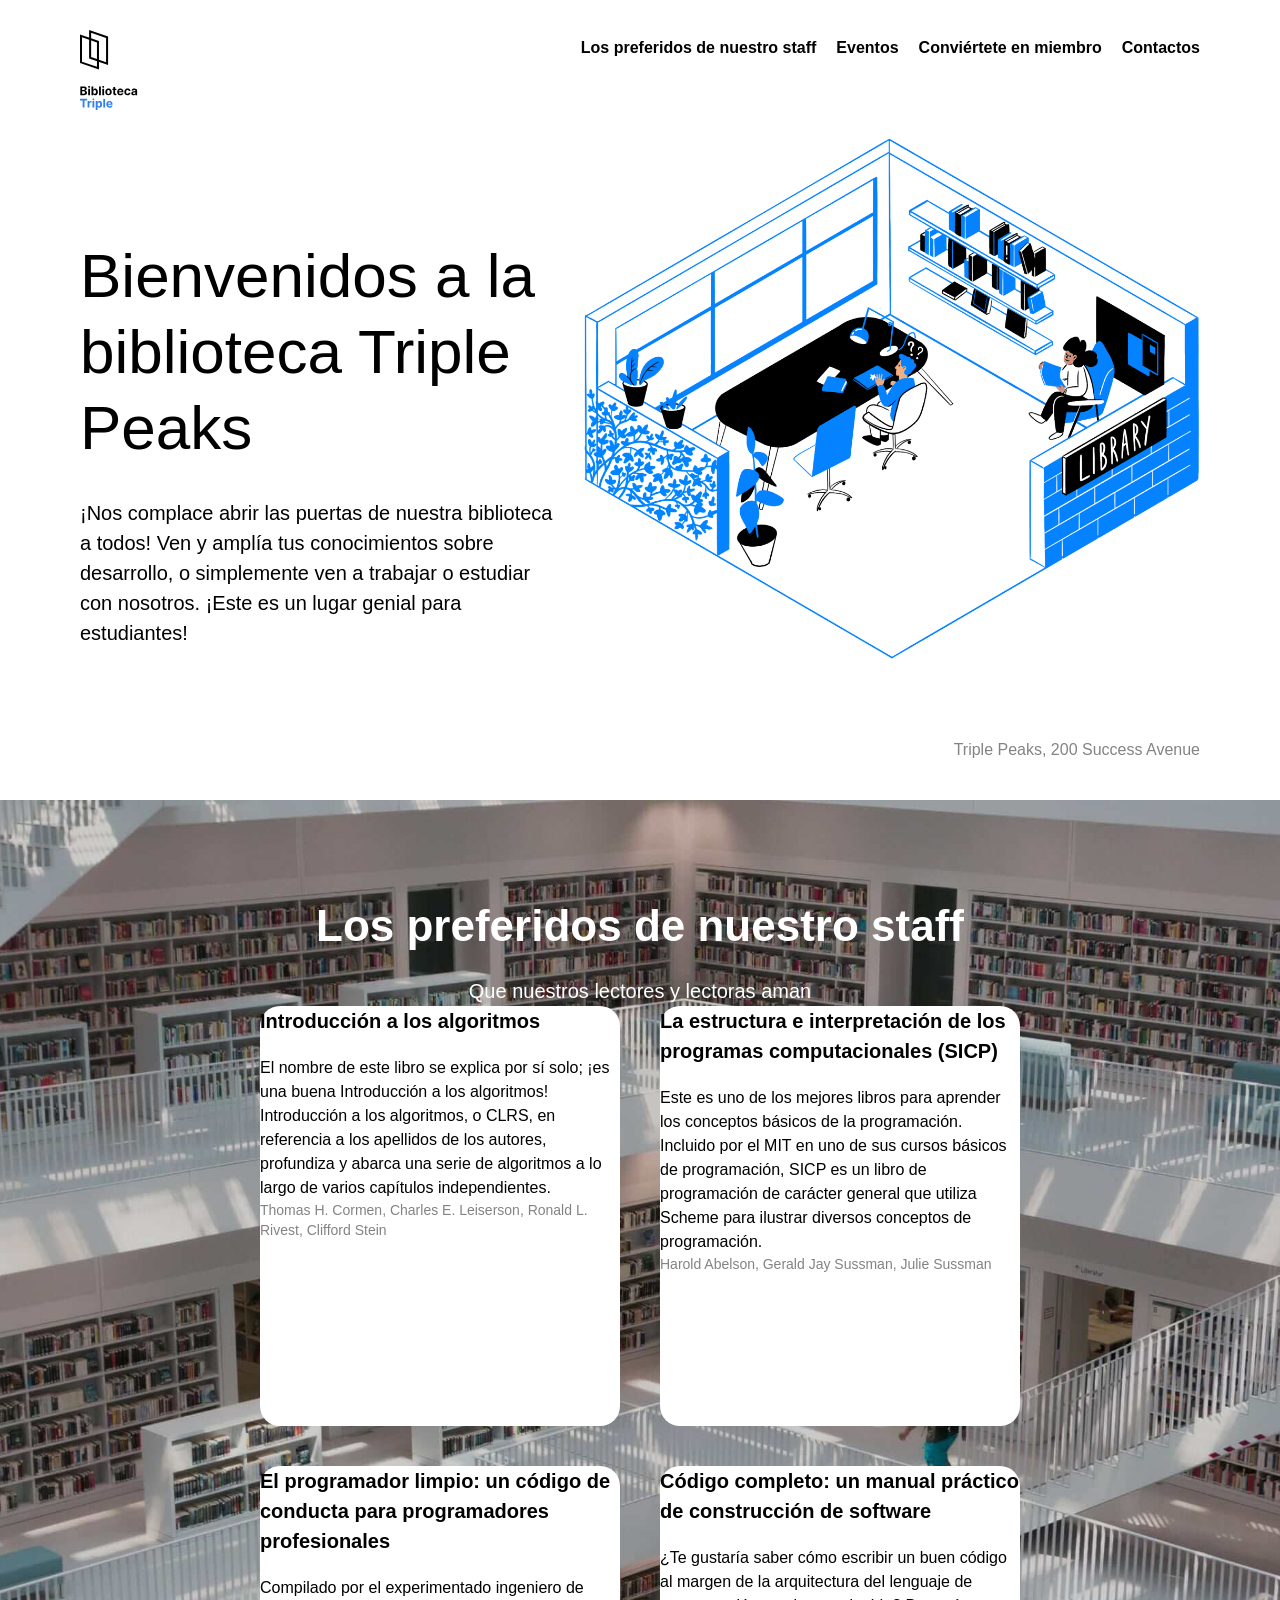
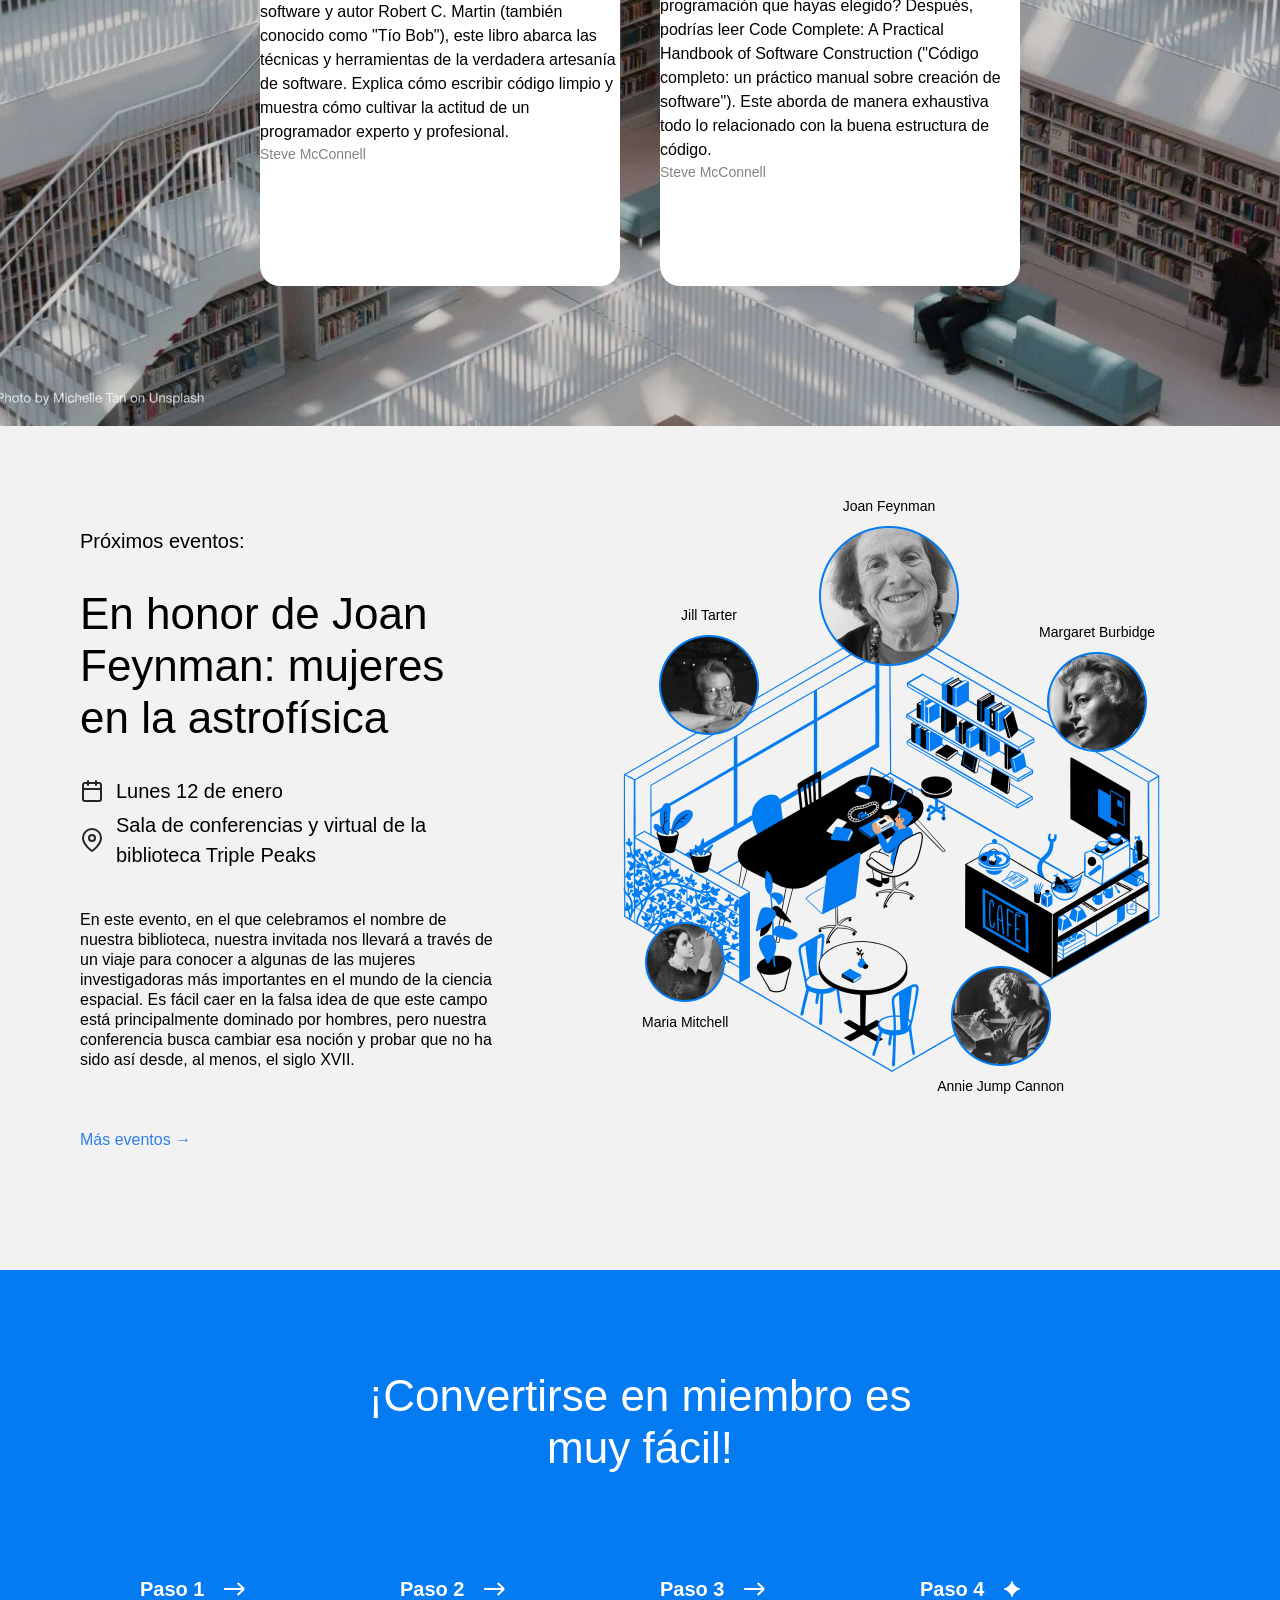
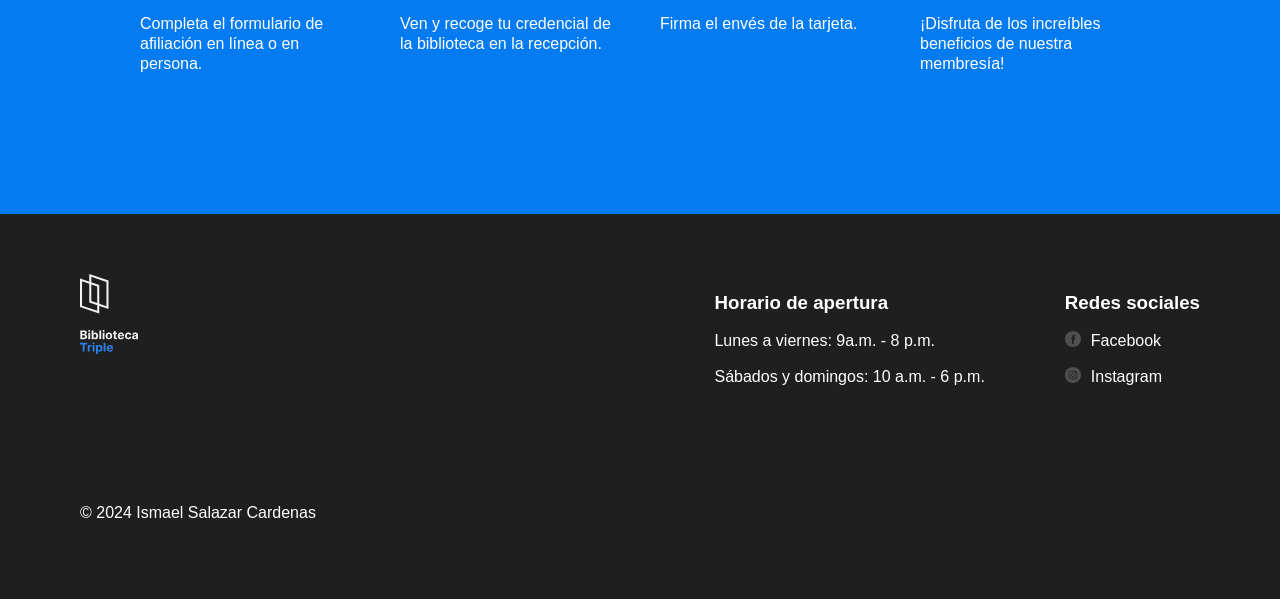
==== index.html @ 77e17054 "Nuevas actualizaciones de mi proyecto" ====
<!doctype html>
<html lang="es">
  <head>
    <meta charset="UTF-8" />
    <meta name="viewport" content="width=device-width, initial-scale=1.0" />
    <title>Biblioteca Triple Peaks</title>
    <link rel="shortcut icon" href="favicon.ico" />
    <link rel="stylesheet" href="./vendor/normalize.css" />
    <link rel="stylesheet" href="./styles/style.css" />
  </head>
  <body>
    <div class="page">
      <header class="header">
        <nav class="nav">
          <img
            src="./images/logo.svg"
            alt="Logotipo de la Biblioteca Triple Peaks"
            class="nav__logo"
          />

          <ul class="nav__links">
            <li>
              <a href="#staff" class="nav__link"
                >Los preferidos de nuestro staff</a
              >
            </li>
            <li>
              <a href="#events" class="nav__link">Eventos</a>
            </li>
            <li>
              <a class="nav__link">Conviértete en miembro</a>
            </li>
            <li>
              <a class="nav__link">Contactos</a>
            </li>
          </ul>
        </nav>
        <div class="header__content">
          <div>
            <h1 class="header__title">
              Bienvenidos a la biblioteca Triple Peaks
            </h1>
            <p class="header__description">
              ¡Nos complace abrir las puertas de nuestra biblioteca a todos! Ven
              y amplía tus conocimientos sobre desarrollo, o simplemente ven a
              trabajar o estudiar con nosotros. ¡Este es un lugar genial para
              estudiantes!
            </p>
          </div>
          <img
            src="./images/inside_the_library.png"
            alt="Ilustración 'Dentro de la biblioteca'"
            class="header__image"
          />
        </div>
        <div class="header__footer">
          <p class="header__address">Triple Peaks, 200 Success Avenue</p>
        </div>
      </header>

      <main class="content">
        <section class="staff" id="staff">
          <h2 class="staff__title">Los preferidos de nuestro staff</h2>
          <p class="staff__subtitle">Que nuestros lectores y lectoras aman</p>
          <ul class="staff__cards">
            <li class="card">
              <div class="card__content">
                <h3 class="card__title">Introducción a los algoritmos</h3>
                <p class="card__text">
                  El nombre de este libro se explica por sí solo; ¡es una buena
                  Introducción a los algoritmos! Introducción a los algoritmos,
                  o CLRS, en referencia a los apellidos de los autores,
                  profundiza y abarca una serie de algoritmos a lo largo de
                  varios capítulos independientes.
                </p>
                <p class="card__footer">
                  Thomas H. Cormen, Charles E. Leiserson, Ronald L. Rivest,
                  Clifford Stein
                </p>
              </div>
            </li>

            <li class="card">
              <div class="card__content">
                <h3 class="card__title">
                  La estructura e interpretación de los programas
                  computacionales (SICP)
                </h3>
                <p class="card__text">
                  Este es uno de los mejores libros para aprender los conceptos
                  básicos de la programación. Incluido por el MIT en uno de sus
                  cursos básicos de programación, SICP es un libro de
                  programación de carácter general que utiliza Scheme para
                  ilustrar diversos conceptos de programación.
                </p>
                <p class="card__footer">
                  Harold Abelson, Gerald Jay Sussman, Julie Sussman
                </p>
              </div>
            </li>

            <li class="card">
              <div class="card__content">
                <h3 class="card__title">
                  El programador limpio: un código de conducta para
                  programadores profesionales
                </h3>
                <p class="card__text">
                  Compilado por el experimentado ingeniero de software y autor
                  Robert C. Martin (también conocido como "Tío Bob"), este libro
                  abarca las técnicas y herramientas de la verdadera artesanía
                  de software. Explica cómo escribir código limpio y muestra
                  cómo cultivar la actitud de un programador experto y
                  profesional.
                </p>
                <p class="card__footer">Steve McConnell</p>
              </div>
            </li>

            <li class="card">
              <div class="card__content">
                <h3 class="card__title">
                  Código completo: un manual práctico de construcción de
                  software
                </h3>
                <p class="card__text">
                  ¿Te gustaría saber cómo escribir un buen código al margen de
                  la arquitectura del lenguaje de programación que hayas
                  elegido? Después, podrías leer Code Complete: A Practical
                  Handbook of Software Construction ("Código completo: un
                  práctico manual sobre creación de software"). Este aborda de
                  manera exhaustiva todo lo relacionado con la buena estructura
                  de código.
                </p>
                <p class="card__footer">Steve McConnell</p>
              </div>
            </li>
          </ul>
        </section>
        <section class="events" id="events">
          <div class="events__content">
            <h2 class="events__heading">Próximos eventos:</h2>
            <h3 class="events__title">
              En honor de Joan Feynman: mujeres en la astrofísica
            </h3>
            <div class="event-info events__info-section">
              <div class="event-info__item">
                <img
                  src="./images/icon_calendar.svg"
                  alt="Calendar icon"
                  class="event-info__icon"
                />
                <p class="event-info__text">Lunes 12 de enero</p>
              </div>
              <div class="event-info__item">
                <img
                  src="./images/icon_pin.svg"
                  alt="Pin icon"
                  class="event-info__icon"
                />
                <p class="event-info__text">
                  Sala de conferencias y virtual de la biblioteca Triple Peaks
                </p>
              </div>
            </div>
            <p class="events__description">
              En este evento, en el que celebramos el nombre de nuestra
              biblioteca, nuestra invitada nos llevará a través de un viaje para
              conocer a algunas de las mujeres investigadoras más importantes en
              el mundo de la ciencia espacial. Es fácil caer en la falsa idea de
              que este campo está principalmente dominado por hombres, pero
              nuestra conferencia busca cambiar esa noción y probar que no ha
              sido así desde, al menos, el siglo XVII.
            </p>
            <a href="#" class="events__more">Más eventos &rarr;</a>
          </div>
          <div class="events__cover">
            <img class="events__image" src="./images/cafe.png" alt="cafe" />
            <div class="person person_name_feynman">
              <p class="person__caption">Joan Feynman</p>
              <img
                class="person__image person__image_size_l"
                src="./images/person_feynman.png"
                alt="Joan Feynman"
              />
            </div>
            <div class="person person_name_burbidge">
              <p class="person__caption">Margaret Burbidge</p>
              <img
                class="person__image person__image_size_m"
                src="./images/person_burbidge.png"
                alt="Margaret Burbidge"
              />
            </div>
            <div class="person person_name_cannon">
              <img
                class="person__image person__image_size_m"
                src="./images/person_cannon.png"
                alt="Annie Jump Cannon"
              />
              <p class="person__caption">Annie Jump Cannon</p>
            </div>
            <div class="person person_name_mitchell">
              <img
                class="person__image person__image_size_s"
                src="./images/person_mitchell.png"
                alt="Maria Mitchell"
              />
              <p class="person__caption">Maria Mitchell</p>
            </div>
            <div class="person person_name_tarter">
              <p class="person__caption">Jill Tarter</p>
              <img
                class="person__image person__image_size_m"
                src="./images/person_tarter.png"
                alt="Jill Tarter"
              />
            </div>
          </div>
        </section>
        <section class="membership">
          <h2 class="membership__title">
            ¡Convertirse en miembro es muy fácil!
          </h2>
          <ul class="membership__steps">
            <li class="step">
              <h3 class="step__title">
                Paso 1
                <img
                  src="./images/icon_step_forward.svg"
                  alt="icon forward"
                  class="step__icon"
                />
              </h3>
              <p class="step__description">
                Completa el formulario de afiliación en línea o en persona.
              </p>
            </li>
            <li class="step">
              <h3 class="step__title">
                Paso 2
                <img
                  src="./images/icon_step_forward.svg"
                  alt="icon forward"
                  class="step__icon"
                />
              </h3>
              <p class="step__description">
                Ven y recoge tu credencial de la biblioteca en la recepción.
              </p>
            </li>
            <li class="step">
              <h3 class="step__title">
                Paso 3
                <img
                  src="./images/icon_step_forward.svg"
                  alt="icon forward"
                  class="step__icon"
                />
              </h3>
              <p class="step__description">Firma el envés de la tarjeta.</p>
            </li>
            <li class="step">
              <h3 class="step__title">
                Paso 4
                <img
                  src="./images/icon_step_finish.svg"
                  alt="icon finish"
                  class="step__icon"
                />
              </h3>
              <p class="step__description">
                ¡Disfruta de los increíbles beneficios de nuestra membresía!
              </p>
            </li>
          </ul>
        </section>
        <section class="footer" id="social networks">
          <div class="footer__columns">
            <div class="footer__column">
              <img
                class="footer__logo"
                src="./images/logo_white.svg"
                alt="logo"
              />
            </div>
            <div class="footer__column footer__column_content_hours">
              <h3 class="footer__column-heading">Horario de apertura</h3>
              <ul class="footer__list">
                <li class="footer__list-item">
                  <a>Lunes a viernes: 9a.m. - 8 p.m. </a>
                </li>
                <li class="footer__list-item">
                  <a>Sábados y domingos: 10 a.m. - 6 p.m. </a>
                </li>
              </ul>
            </div>
            <div class="footer__column footer__column_content_social">
              <h3 class="footer__column-heading">Redes sociales</h3>
              <ul class="footer__list">
                <li class="footer__list-item">
                  
                  <a href="#" class="footer__column-link"><img
                    class="footer__social-icon"
                    src="./images/facebook_white.svg"
                    alt="Facebook"/>
                  Facebook </a>
                </li>
                <li class="footer__list-item">
                 
                  <a href="#" class="footer__column-link"> <img
                    class="footer__social-icon"
                    src="./images/instagram_white.svg"
                    alt="Instagram"
                  /> Instagram</a>
                </li>
              </ul>
            </div>
          </div>
          <p class="footer__copyright">© 2024 Ismael Salazar Cardenas</p>
        </section>
      </main>
    </div>
  </body>
</html>
---- styles/style.css ----
.page {
  min-width: 1100px;
  max-width: 1600px;
  font-family: "Arial", sans-serif;
  font-size: 16px;
  line-height: 20px;
  width: 100%;
  margin: 0 auto;


}

.header {
  display: flex;
  flex-direction: column;
  height: 100vh;
  min-height: 720px;
  max-height: 800px;
  padding: 30px 80px 40px;
  position: relative;
  box-sizing: border-box;
}

.nav {
  display: flex;
  justify-content:space-between;
}

.nav__logo {

  width: 58px;
  height:80px;

}

.nav__links {
   display: flex;
   flex-direction: row;
  margin: 8px 0 0;
  list-style-type:none;
  column-gap: 20px;
  margin-top: 8px;
  padding: 0;

}

.nav__link {
  color: #000000;
  text-decoration: none;
  font-weight: bold;

}

.header__content {
  display: flex;
justify-content:space-between;


}

.header__title {
  font-size:62px;
 line-height:76px;
 font-weight:500;
 max-width: 635px;
 margin-bottom: 32px;
 margin-top: 128px;

}

.header__description {
  font-size: 20px;
  line-height: 30px;
  max-width: 515px;

}

.header__image {
max-width: 636px
}

.header__footer {
  margin-top: auto;
  width: 100%;
  display: flex;
  align-items: center;
  justify-content: flex-end;
  box-sizing: border-box;
}

.header__link {
  color: #2f80ed;
  text-decoration: none;
}

.header__address {
  margin: 0;
  color: #838383;
}
.staff{
background-image: url(../images/staff_picks_background.jpg);
background-position: center;
background-repeat: no-repeat;
background-size: cover;
 padding: 100px 0 140px;
}

.staff__cards{
  display: flex;
  flex-wrap: wrap;
  max-width: 760px;
  margin:0 auto 0 auto ;
  column-gap: 40px;
  row-gap: 40px;
  list-style-type: none;
  padding-left: 0px;
  border-radius: 20px;


}
.staff__title{
  text-align: center;
  color: #fff;
  font-size: 44px;
  line-height: 52px;
  font-weight: 400px;
  margin:0 0 24px;

}
.staff__subtitle{
  text-align: center;
  margin: 0;
  color: #fff;
  font-size: 20px;
  line-height: 30px;
  font-weight: 400;

}
.card{
  width: 360px;
  height: 420px;
  background-color: #fff;
  border-radius: 20px;

}
.card__title{
  font-size: 20px;
  line-height: 30px;
  font-weight: 700px;
  margin: 0;
}
.card__text{
 line-height: 24px;
 font-size: 16px;
 margin: 20px 0 0;


}
.card__footer{
  font-size: 14px;
  margin: 0;
  line-height: 20px;
  color: #838383;
}
.card__content {
   font-size: 14px;
  margin: 0;
  
}
.events {
  padding: 100px 0 120px 80px;
  display: flex;
  align-items: start;
  justify-content: space-between;
  box-sizing: border-box;
  background-color: #f2f2f2;
}

.events__content {
  flex-basis: 580px;
}

.events__heading {
  font-size: 20px;
  font-weight: 500;
  line-height: 30px;
  margin: 0;
}

.events__title {
  font-size: 44px;
  font-weight: 500;
  line-height: 52px;
  margin: 32px 0 0;
}

.events__info-section {
  margin-top: 32px;
}

.event-info__item {
  display: flex;
  align-items: center;
  margin-bottom: 4px;
  font-weight: 500;
}

.event-info__icon {
  background-repeat: no-repeat;
  background-position: center;
  margin-right: 12px;
  width: 24px;
  height: 24px;
}

.event-info__text {
  font-size: 20px;
  font-weight: 500;
  line-height: 30px;
  margin: 0;
}

.events__description {
  margin: 40px 0 60px;
}

.events__more {
  color: #2f80ed;
  text-decoration: none;
}

.events__cover {
  flex-grow: 1;
  flex-shrink: 0;
  flex-basis: 780px;
  max-width: 780px;
  position: relative ;
}

.events__image {
   max-width: 100%;
}


.person {
  position: absolute;
  display: flex;
  align-items: center;
  flex-direction: column;
  gap: 10px;
}

.person_name_feynman {
  top: -30px;
  left: 319px;
  
}

.person_name_burbidge {
  top: 96px;
  right: 125px;
}

.person_name_cannon {

  bottom: 18px;
  right: 216px;
}

.person_name_mitchell {

 bottom: 82px;
 left: 142px;
}

.person_name_tarter {
  top: 79px;
  left: 159px;
}

.person__image {
   max-width: 100%;
}

.person__image_size_l {
   width: 140px; 
}

.person__image_size_m {
   width: 100px; 
}

.person__image_size_s {
   width: 80px;
}

.person__caption {
  text-align: center;
  font-size: 14px;
  margin: 0; 
}
.membership {
  padding: 100px 0 140px;
  background-color: #057bf2;
  color: #ffffff;
}

.membership__title {
  max-width: 574px;
  margin: 0 auto;
  text-align: center;
  font-size: 44px;
  font-weight: 500;
  line-height: 52px;
}

.membership__steps {
  list-style-type: none;
  padding: 0;
  margin: 100px 0 0;
 display: flex;
 gap: 40px;
 justify-content: center;
 
}

.step {
  flex-basis: 220px;
}

.step__title {
  margin: 0;
  font-size: 20px;
  line-height: 30px;
  font-weight: 700;
  display: flex;
  align-items: center;
}

.step__icon {
  margin-left: 20px;
}

.step__description {
  margin: 10px 0 0;
}

.footer {
  box-sizing: border-box;
  background-color: #1f1f1f;
  color: #fff;
  padding: 60px 80px;
}

.footer__columns {
 
 margin: 0 auto;
 display: flex;
 

}
.footer__column {

}

.footer__column_content_hours {
 margin-left: auto;
 margin-right: 80px;
}

.footer__column_content_social {
  flex-direction: column;

}

.footer__logo {
  width: 58px;
  height: 80px;
}

.footer__column-heading {
 
}

.footer__list {

  list-style-type: none;
  padding: 0;
  margin: 0;

}

.footer__list-item {
  font-size: 16px;
  line-height: 20px;
  margin-bottom: 16px;
}

.footer__column-link {
  color: white;
  text-decoration: none;
  display: flex;
  gap: 10px;
}

.footer__social-icon {
  width: 16px;
  height: 16px;
  
 
}

.footer__copyright {

 margin-top: 100px;

}
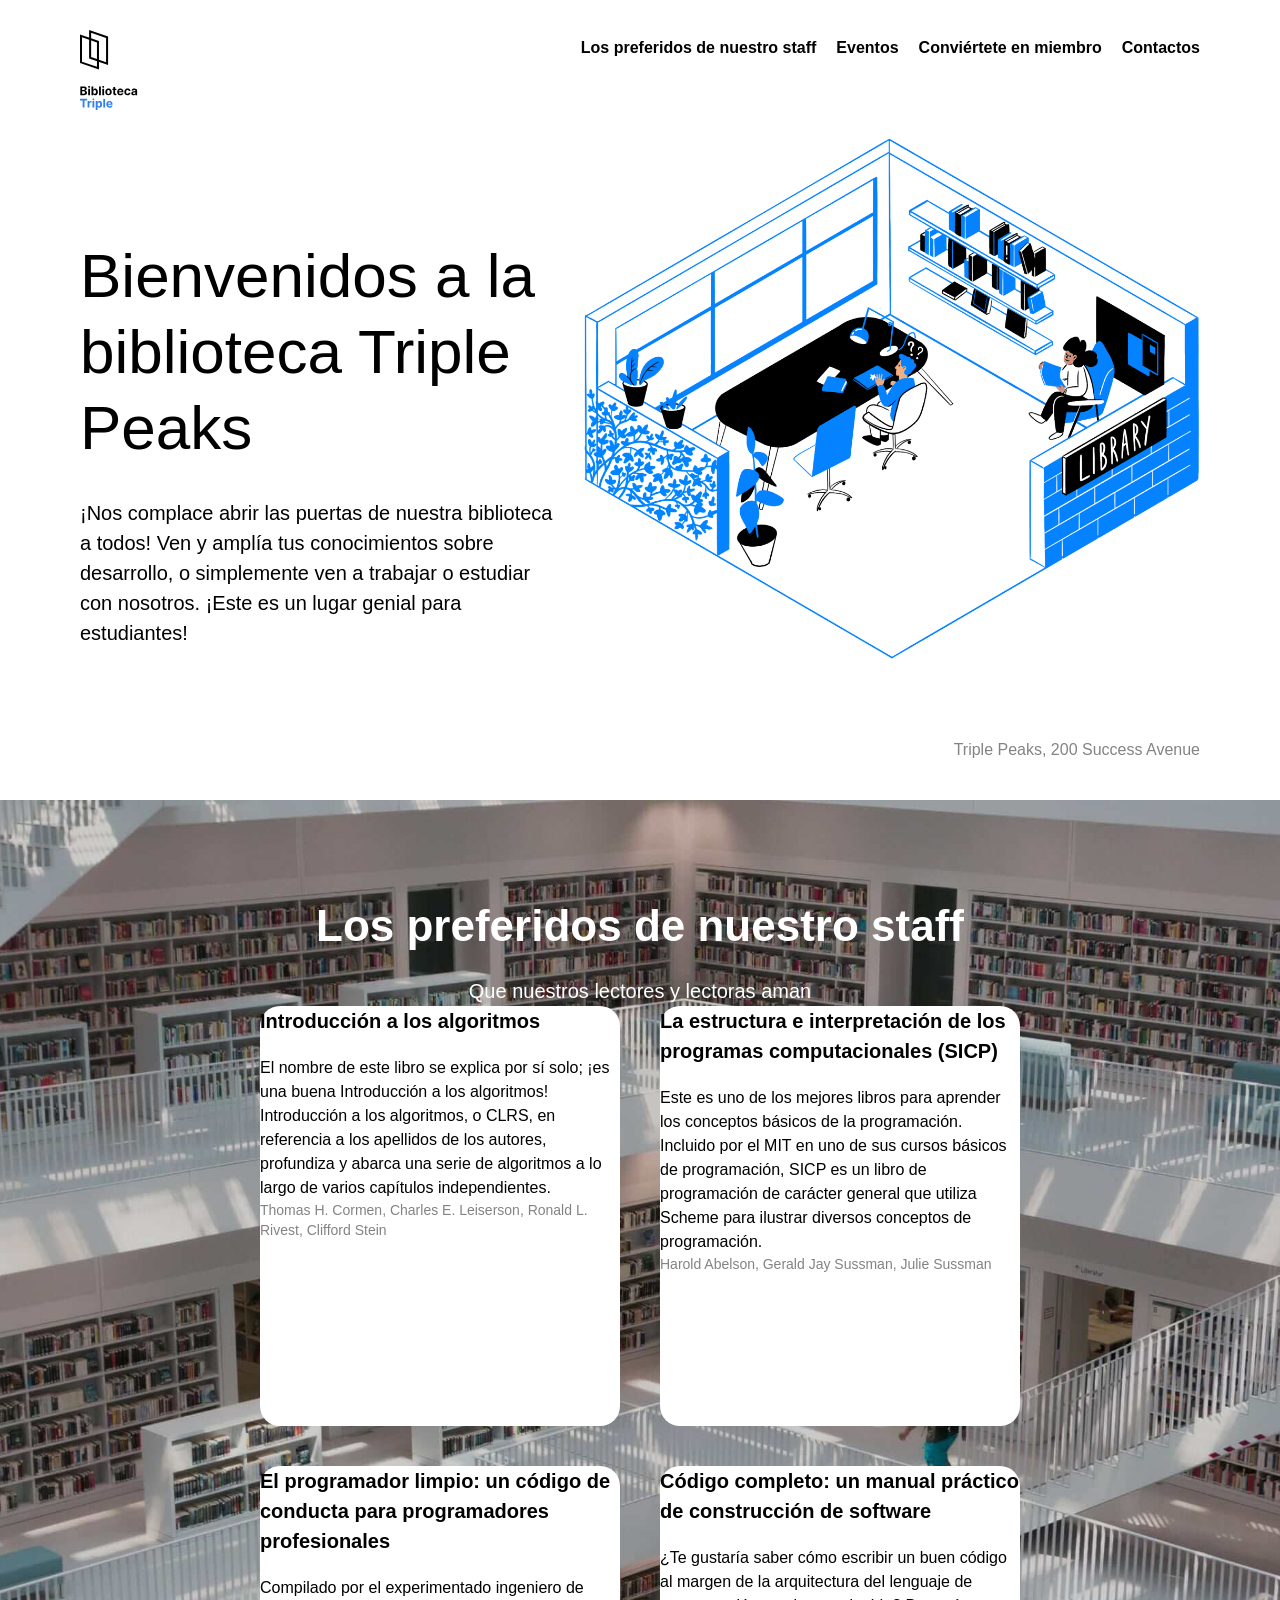
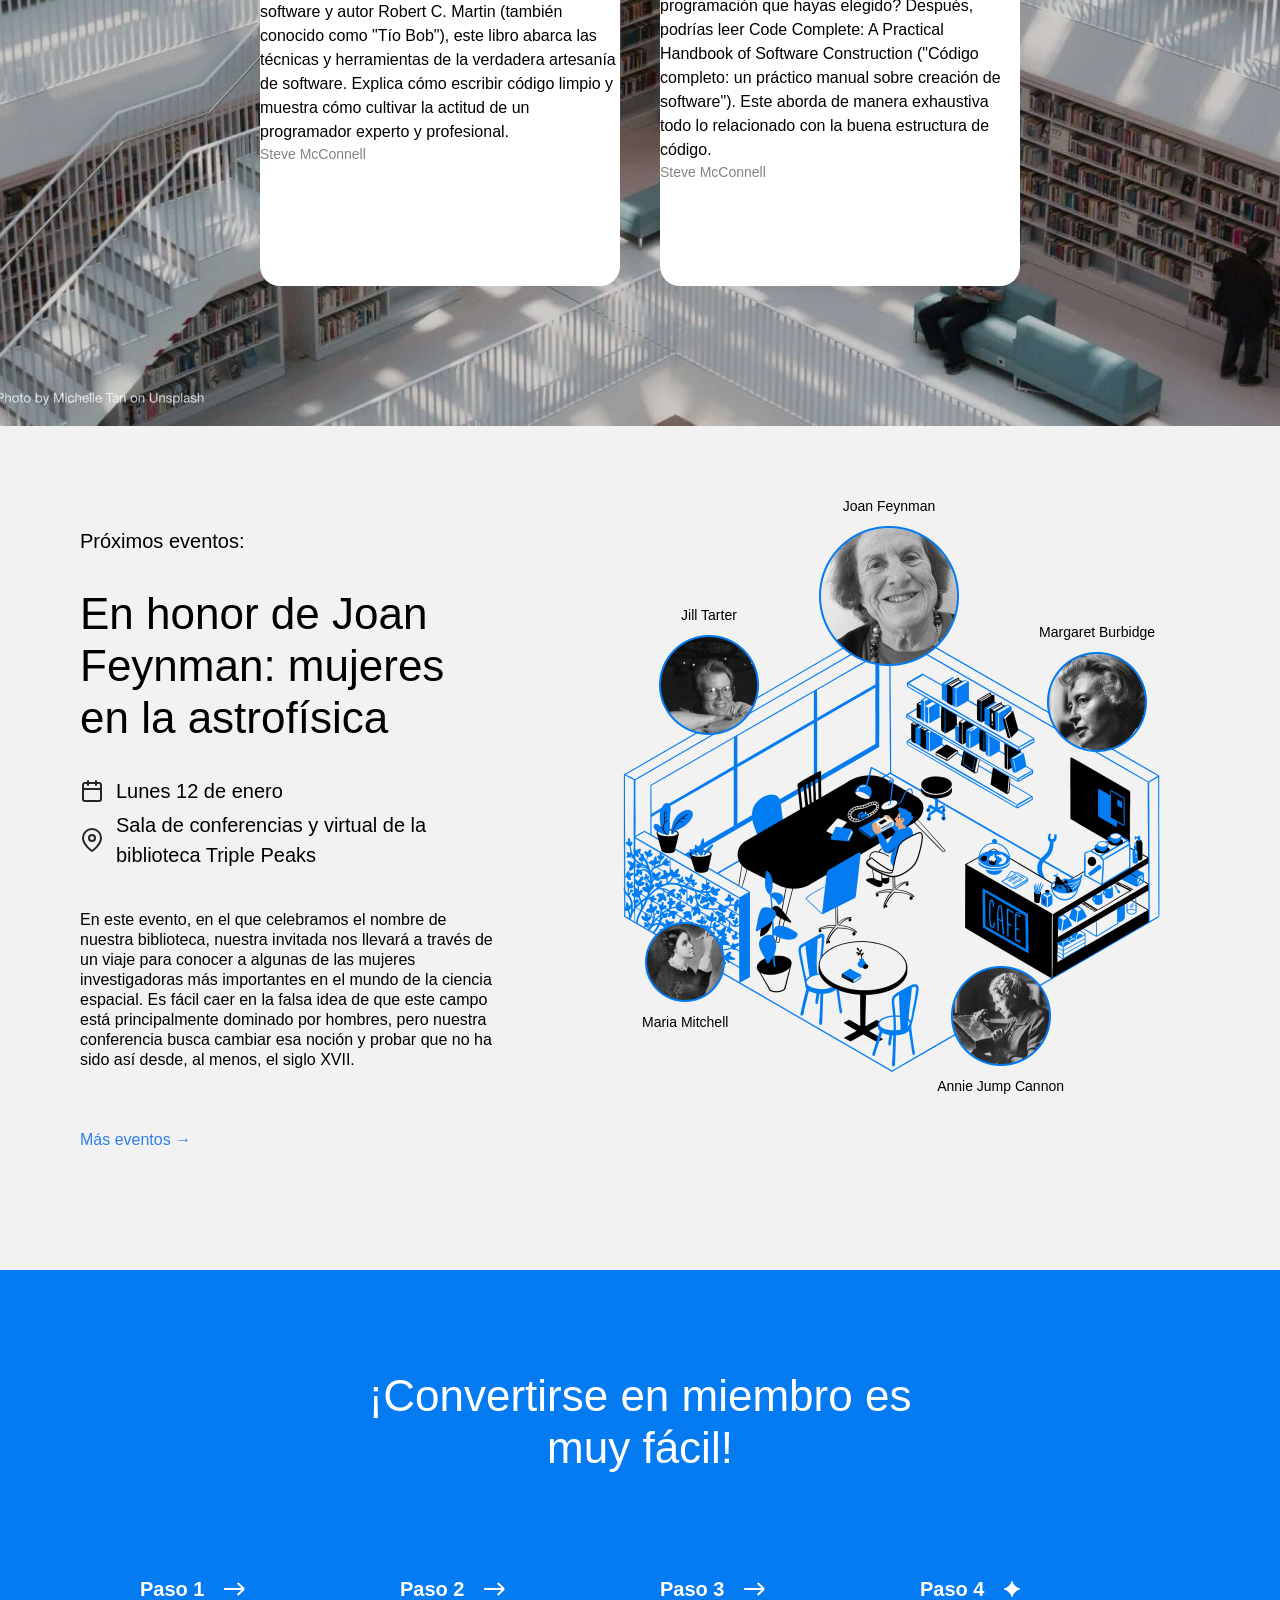
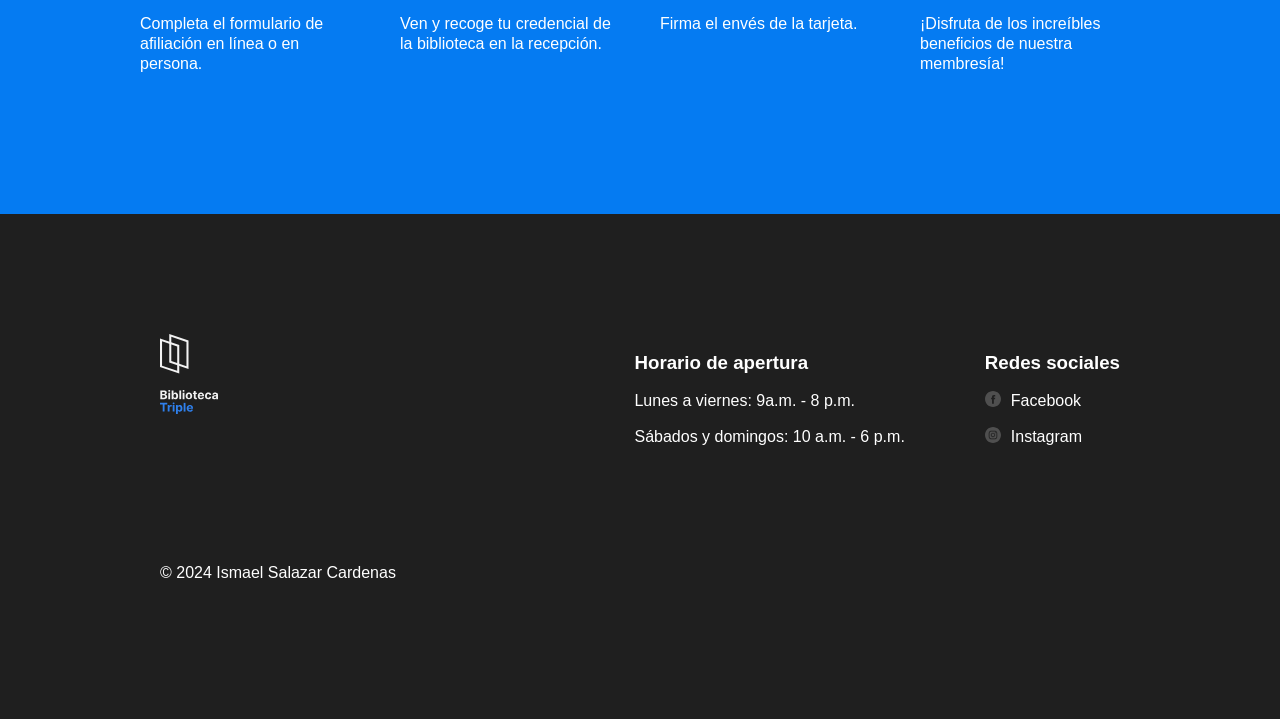
==== commit 95b69775: "Nuevas actualizaciones de mi proyecto" ====
--- a/index.html
+++ b/index.html
@@ -28,10 +28,10 @@
               <a href="#events" class="nav__link">Eventos</a>
             </li>
             <li>
-              <a class="nav__link">Conviértete en miembro</a>
+              <a href="#membership" class="nav__link">Conviértete en miembro</a>
             </li>
             <li>
-              <a class="nav__link">Contactos</a>
+              <a href="#social-networks" class="nav__link">Contactos</a>
             </li>
           </ul>
         </nav>
@@ -218,7 +218,7 @@
             </div>
           </div>
         </section>
-        <section class="membership">
+        <section class="membership" id="membership">
           <h2 class="membership__title">
             ¡Convertirse en miembro es muy fácil!
           </h2>
@@ -275,13 +275,15 @@
             </li>
           </ul>
         </section>
-        <section class="footer" id="social networks">
+        <section class="footer">
+        <div class="page">
+        <footer class="footer" id="social-networks">
           <div class="footer__columns">
             <div class="footer__column">
               <img
-                class="footer__logo"
-                src="./images/logo_white.svg"
-                alt="logo"
+              class="footer__logo"
+              src="./images/logo_white.svg"
+              alt="logo"
               />
             </div>
             <div class="footer__column footer__column_content_hours">
@@ -304,21 +306,26 @@
                     class="footer__social-icon"
                     src="./images/facebook_white.svg"
                     alt="Facebook"/>
-                  Facebook </a>
-                </li>
-                <li class="footer__list-item">
-                 
-                  <a href="#" class="footer__column-link"> <img
-                    class="footer__social-icon"
-                    src="./images/instagram_white.svg"
-                    alt="Instagram"
-                  /> Instagram</a>
-                </li>
-              </ul>
-            </div>
+                    Facebook </a>
+                  </li>
+                  <li class="footer__list-item">
+                    
+                    <a href="#" class="footer__column-link"> <img
+                      class="footer__social-icon"
+                      src="./images/instagram_white.svg"
+                      alt="Instagram"
+                      /> Instagram</a>
+                    </li>
+                  </ul>
+                </div>
+              </div>
+              <p class="footer__copyright">© 2024 Ismael Salazar Cardenas</p>
+          
+              </div>
+            </div>
+          </footer>
           </div>
-          <p class="footer__copyright">© 2024 Ismael Salazar Cardenas</p>
-        </section>
+          </section>
       </main>
     </div>
   </body>
